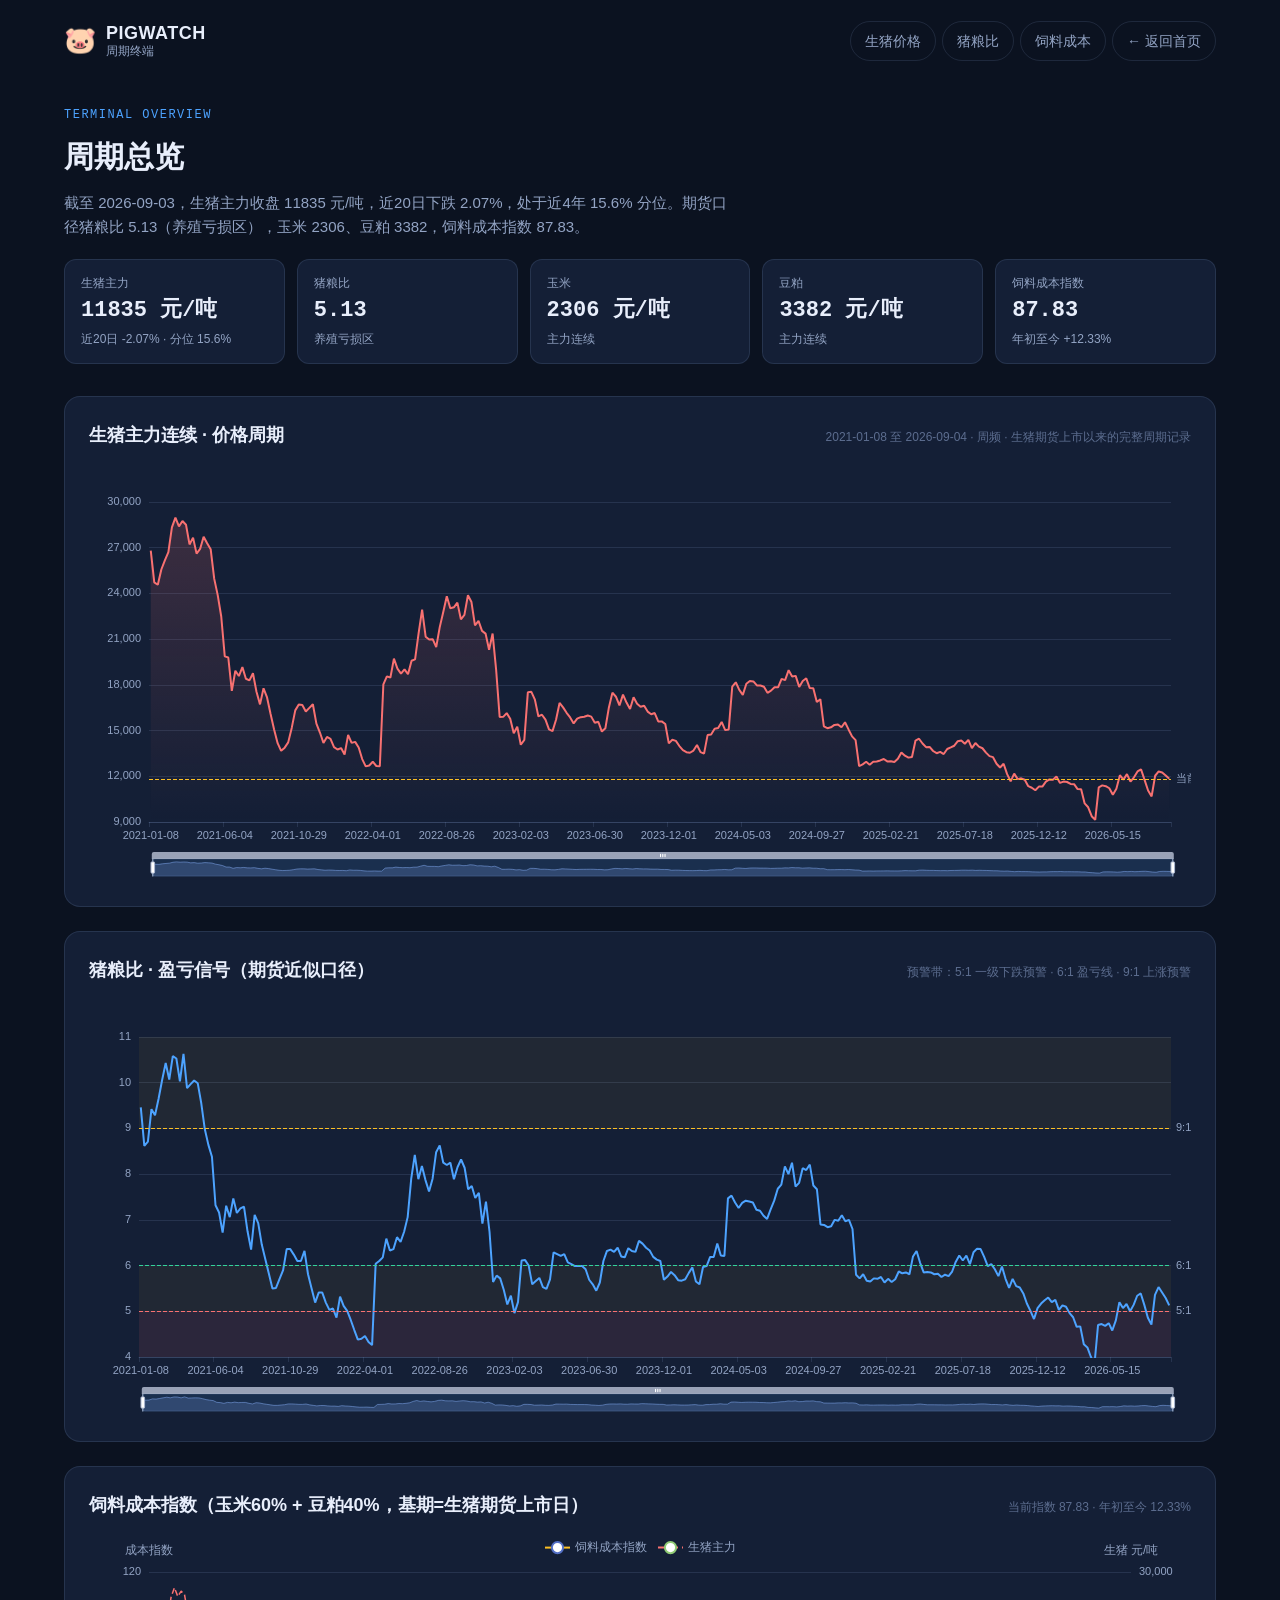
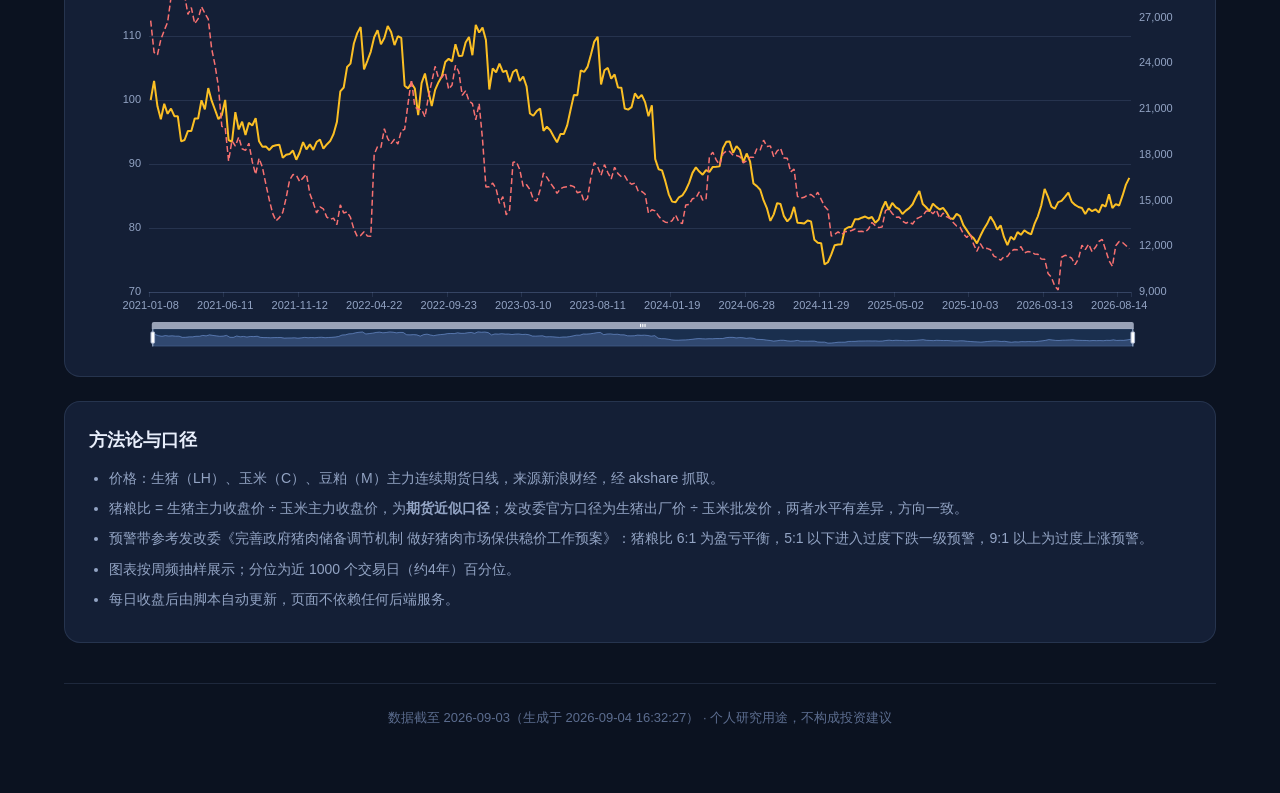
==== site/terminal.html @ ab433e8e "init: PIGWATCH 猪价周期研究终端 v0.1" ====
<!DOCTYPE html>
<html lang="zh-CN">
<head>
    <meta charset="UTF-8">
    <meta name="viewport" content="width=device-width, initial-scale=1.0">
    <meta name="theme-color" content="#0b1220">
    <title>周期终端 · PIGWATCH 猪价周期研究终端</title>
    <link rel="manifest" href="manifest.webmanifest">
    <link rel="stylesheet" href="home.css">
    <link rel="stylesheet" href="terminal.css">
</head>
<body>
    <main class="home-shell">
        <nav class="top-nav">
            <a class="brand" href="index.html">
                <span class="brand-mark" aria-hidden="true">🐷</span>
                <span class="brand-copy">
                    <strong>PIGWATCH</strong>
                    <small>周期终端</small>
                </span>
            </a>
            <div class="product-nav" role="navigation">
                <a href="#cycle">生猪价格</a>
                <a href="#ratio">猪粮比</a>
                <a href="#feed">饲料成本</a>
                <a href="index.html">← 返回首页</a>
            </div>
        </nav>

        <section class="terminal-overview" aria-live="polite">
            <p class="eyebrow">Terminal Overview</p>
            <h1 id="terminal-title">周期总览</h1>
            <p id="terminal-note" class="terminal-note">正在读取数据…</p>
            <div class="terminal-stats" id="terminal-stats"></div>
        </section>

        <section class="chart-block" id="cycle">
            <div class="chart-block-head">
                <h2>生猪主力连续 · 价格周期</h2>
                <span class="chart-meta" id="cycle-meta"></span>
            </div>
            <div id="chart-cycle" class="chart-box"></div>
        </section>

        <section class="chart-block" id="ratio">
            <div class="chart-block-head">
                <h2>猪粮比 · 盈亏信号（期货近似口径）</h2>
                <span class="chart-meta">预警带：5:1 一级下跌预警 · 6:1 盈亏线 · 9:1 上涨预警</span>
            </div>
            <div id="chart-ratio" class="chart-box"></div>
        </section>

        <section class="chart-block" id="feed">
            <div class="chart-block-head">
                <h2>饲料成本指数（玉米60% + 豆粕40%，基期=生猪期货上市日）</h2>
                <span class="chart-meta" id="feed-meta"></span>
            </div>
            <div id="chart-feed" class="chart-box"></div>
        </section>

        <section class="method-block">
            <h2>方法论与口径</h2>
            <ul>
                <li>价格：生猪（LH）、玉米（C）、豆粕（M）主力连续期货日线，来源新浪财经，经 akshare 抓取。</li>
                <li>猪粮比 = 生猪主力收盘价 ÷ 玉米主力收盘价，为<b>期货近似口径</b>；发改委官方口径为生猪出厂价 ÷ 玉米批发价，两者水平有差异，方向一致。</li>
                <li>预警带参考发改委《完善政府猪肉储备调节机制 做好猪肉市场保供稳价工作预案》：猪粮比 6:1 为盈亏平衡，5:1 以下进入过度下跌一级预警，9:1 以上为过度上涨预警。</li>
                <li>图表按周频抽样展示；分位为近 1000 个交易日（约4年）百分位。</li>
                <li>每日收盘后由脚本自动更新，页面不依赖任何后端服务。</li>
            </ul>
        </section>

        <footer class="home-footer">
            <p>数据截至 <span id="footer-asof">--</span> · 个人研究用途，不构成投资建议</p>
        </footer>
    </main>
    <script src="assets/echarts.min.js"></script>
    <script src="terminal.js"></script>
    <script>
        if ("serviceWorker" in navigator && location.protocol.startsWith("http")) {
            navigator.serviceWorker.register("sw.js");
        }
    </script>
</body>
</html>
---- site/home.css ----
:root {
    --bg: #0b1220;
    --bg-soft: #101a2e;
    --panel: #141f36;
    --panel-2: #18264200;
    --line: rgba(148, 178, 226, 0.14);
    --text: #e8eefb;
    --text-dim: #93a4c4;
    --accent: #4da3ff;
    --green: #34d399;
    --red: #f87171;
    --amber: #fbbf24;
    --radius: 16px;
    --mono: "SF Mono", "JetBrains Mono", Menlo, Consolas, monospace;
}

* { margin: 0; padding: 0; box-sizing: border-box; }
html { scroll-behavior: smooth; }
body {
    background: var(--bg);
    color: var(--text);
    font-family: -apple-system, "PingFang SC", "Microsoft YaHei", "Helvetica Neue", sans-serif;
    line-height: 1.6;
}
a { color: inherit; text-decoration: none; }
.home-shell { max-width: 1200px; margin: 0 auto; padding: 0 24px 64px; }

/* ---------- 顶部导航 ---------- */
.top-nav {
    display: flex; align-items: center; justify-content: space-between;
    gap: 16px; padding: 20px 0; flex-wrap: wrap;
}
.brand { display: flex; align-items: center; gap: 10px; }
.brand-mark { font-size: 26px; }
.brand-copy { display: flex; flex-direction: column; line-height: 1.2; }
.brand-copy strong { font-size: 18px; letter-spacing: 0.5px; }
.brand-copy small { color: var(--text-dim); font-size: 12px; }
.product-nav { display: flex; gap: 6px; flex-wrap: wrap; }
.product-nav a {
    padding: 8px 14px; border-radius: 999px; font-size: 14px;
    border: 1px solid var(--line); color: var(--text-dim);
    transition: 0.2s;
}
.product-nav a:hover { color: var(--text); border-color: var(--accent); }
.product-nav a span { color: var(--accent); font-size: 11px; margin-left: 4px; }

/* ---------- 双信号面板 ---------- */
.commodity-duo {
    display: grid; grid-template-columns: 1fr 1fr; gap: 20px;
    padding: 28px 0 8px;
}
.commodity-panel {
    border-radius: var(--radius); padding: 32px;
    border: 1px solid var(--line);
    background: linear-gradient(150deg, var(--panel) 0%, var(--bg-soft) 100%);
    position: relative; overflow: hidden;
}
.commodity-panel--pig::after, .commodity-panel--ratio::after {
    content: ""; position: absolute; right: -60px; top: -60px;
    width: 220px; height: 220px; border-radius: 50%;
    filter: blur(2px); opacity: 0.12; pointer-events: none;
}
.commodity-panel--pig::after { background: var(--red); }
.commodity-panel--ratio::after { background: var(--accent); }
.commodity-panel-kicker {
    font-size: 12px; letter-spacing: 1px; text-transform: uppercase;
    color: var(--accent); font-family: var(--mono);
}
.commodity-panel h2 { font-size: 22px; margin: 10px 0 6px; }
.commodity-panel strong {
    font-size: 44px; font-family: var(--mono); font-weight: 600;
    display: block; margin: 6px 0;
}
.commodity-panel strong.up { color: var(--green); }
.commodity-panel strong.down { color: var(--red); }
.commodity-panel p { color: var(--text-dim); font-size: 14px; max-width: 40ch; }
.commodity-panel-actions { display: flex; gap: 10px; margin-top: 22px; flex-wrap: wrap; }
.commodity-panel-primary {
    background: var(--accent); color: #06101f; font-weight: 600;
    padding: 10px 18px; border-radius: 10px; font-size: 14px;
}
.commodity-panel-secondary {
    border: 1px solid var(--line); padding: 10px 18px;
    border-radius: 10px; font-size: 14px; color: var(--text-dim);
}

/* ---------- 故事面板 ---------- */
.climate-story-panel { padding: 40px 0; }
.climate-story-copy {
    border-left: 3px solid var(--accent);
    padding: 8px 0 8px 24px; max-width: 860px;
}
.climate-story-copy h2 { font-size: 24px; margin-bottom: 12px; }
.climate-story-copy p { color: var(--text-dim); margin-bottom: 12px; font-size: 15px; }
.climate-story-copy span { font-size: 12px; color: #5c6d8f; }

/* ---------- 研究快照 ---------- */
.research-snapshot-row {
    display: grid; grid-template-columns: 1.1fr 1fr; gap: 20px;
    padding: 20px 0;
}
.section-block, .signal-board {
    border: 1px solid var(--line); border-radius: var(--radius);
    background: var(--panel); padding: 28px;
}
.eyebrow {
    font-size: 12px; letter-spacing: 1.5px; text-transform: uppercase;
    color: var(--accent); font-family: var(--mono); margin-bottom: 8px;
}
.ai-preview h2 { font-size: 22px; margin-bottom: 10px; }
.ai-preview p { color: var(--text-dim); font-size: 15px; }
.primary-btn {
    display: inline-block; margin-top: 20px;
    background: var(--accent); color: #06101f; font-weight: 600;
    padding: 10px 18px; border-radius: 10px; font-size: 14px;
}
.signal-board-head {
    display: flex; justify-content: space-between; align-items: baseline;
    margin-bottom: 16px; color: var(--text-dim); font-size: 13px;
}
.signal-board-head strong { color: var(--text); font-size: 15px; }
.signal-list { display: flex; flex-direction: column; gap: 12px; }
.signal-card {
    border: 1px solid var(--line); border-radius: 12px;
    padding: 14px 16px; display: block; transition: 0.2s;
    background: var(--bg-soft);
}
.signal-card:hover { border-color: var(--accent); }
.signal-card-head {
    display: flex; justify-content: space-between; font-size: 12px;
    color: var(--text-dim); margin-bottom: 4px;
}
.signal-card strong { font-family: var(--mono); font-size: 24px; font-weight: 600; }
.signal-card p { font-size: 13px; color: var(--text-dim); }
.signal-card p b { color: var(--text); font-family: var(--mono); }
.up { color: var(--green); } .down { color: var(--red); }

/* ---------- 功能模块 ---------- */
.function-showcase { padding: 40px 0; }
.function-showcase-head h2 { font-size: 26px; margin-bottom: 24px; }
.function-rail {
    display: grid; grid-template-columns: repeat(3, 1fr); gap: 16px;
}
.function-card {
    border-radius: var(--radius); padding: 28px; min-height: 190px;
    display: flex; flex-direction: column; justify-content: flex-end;
    border: 1px solid var(--line); transition: 0.2s;
}
.function-card:hover { transform: translateY(-3px); }
.function-card--dark { background: linear-gradient(160deg, #16233f, #0d1526); }
.function-card--light { background: linear-gradient(160deg, #1d2c4d, #131f38); }
.function-card-copy span { font-size: 12px; color: var(--accent); font-family: var(--mono); }
.function-card-copy h3 { font-size: 20px; margin: 8px 0 6px; }
.function-card-copy p { font-size: 14px; color: var(--text-dim); }
.function-card-copy strong { font-size: 13px; color: var(--accent); margin-top: 14px; display: inline-block; }

/* ---------- 页脚 ---------- */
.home-footer {
    border-top: 1px solid var(--line); margin-top: 40px;
    padding-top: 24px; color: #5c6d8f; font-size: 13px; text-align: center;
}

@media (max-width: 900px) {
    .commodity-duo, .research-snapshot-row, .function-rail { grid-template-columns: 1fr; }
    .commodity-panel strong { font-size: 34px; }
}
---- site/terminal.css ----
.terminal-overview { padding: 24px 0 8px; }
.terminal-overview h1 { font-size: 30px; margin: 6px 0 10px; }
.terminal-note { color: var(--text-dim); font-size: 15px; max-width: 80ch; }
.terminal-stats {
    display: grid; grid-template-columns: repeat(auto-fit, minmax(150px, 1fr));
    gap: 12px; margin-top: 20px;
}
.terminal-stat {
    border: 1px solid var(--line); border-radius: 12px;
    background: var(--panel); padding: 14px 16px;
}
.terminal-stat span { font-size: 12px; color: var(--text-dim); display: block; }
.terminal-stat strong { font-family: var(--mono); font-size: 22px; font-weight: 600; }
.terminal-stat small { font-size: 12px; color: var(--text-dim); display: block; margin-top: 2px; }

.chart-block {
    border: 1px solid var(--line); border-radius: var(--radius);
    background: var(--panel); padding: 24px; margin-top: 24px;
}
.chart-block-head {
    display: flex; justify-content: space-between; align-items: baseline;
    gap: 12px; flex-wrap: wrap; margin-bottom: 12px;
}
.chart-block-head h2 { font-size: 18px; }
.chart-meta { font-size: 12px; color: #5c6d8f; }
.chart-box { width: 100%; height: 420px; }

.method-block {
    border: 1px solid var(--line); border-radius: var(--radius);
    background: var(--panel); padding: 24px; margin-top: 24px;
}
.method-block h2 { font-size: 18px; margin-bottom: 12px; }
.method-block ul { padding-left: 20px; color: var(--text-dim); font-size: 14px; }
.method-block li { margin-bottom: 8px; }

@media (max-width: 700px) {
    .chart-box { height: 300px; }
    .terminal-overview h1 { font-size: 24px; }
}
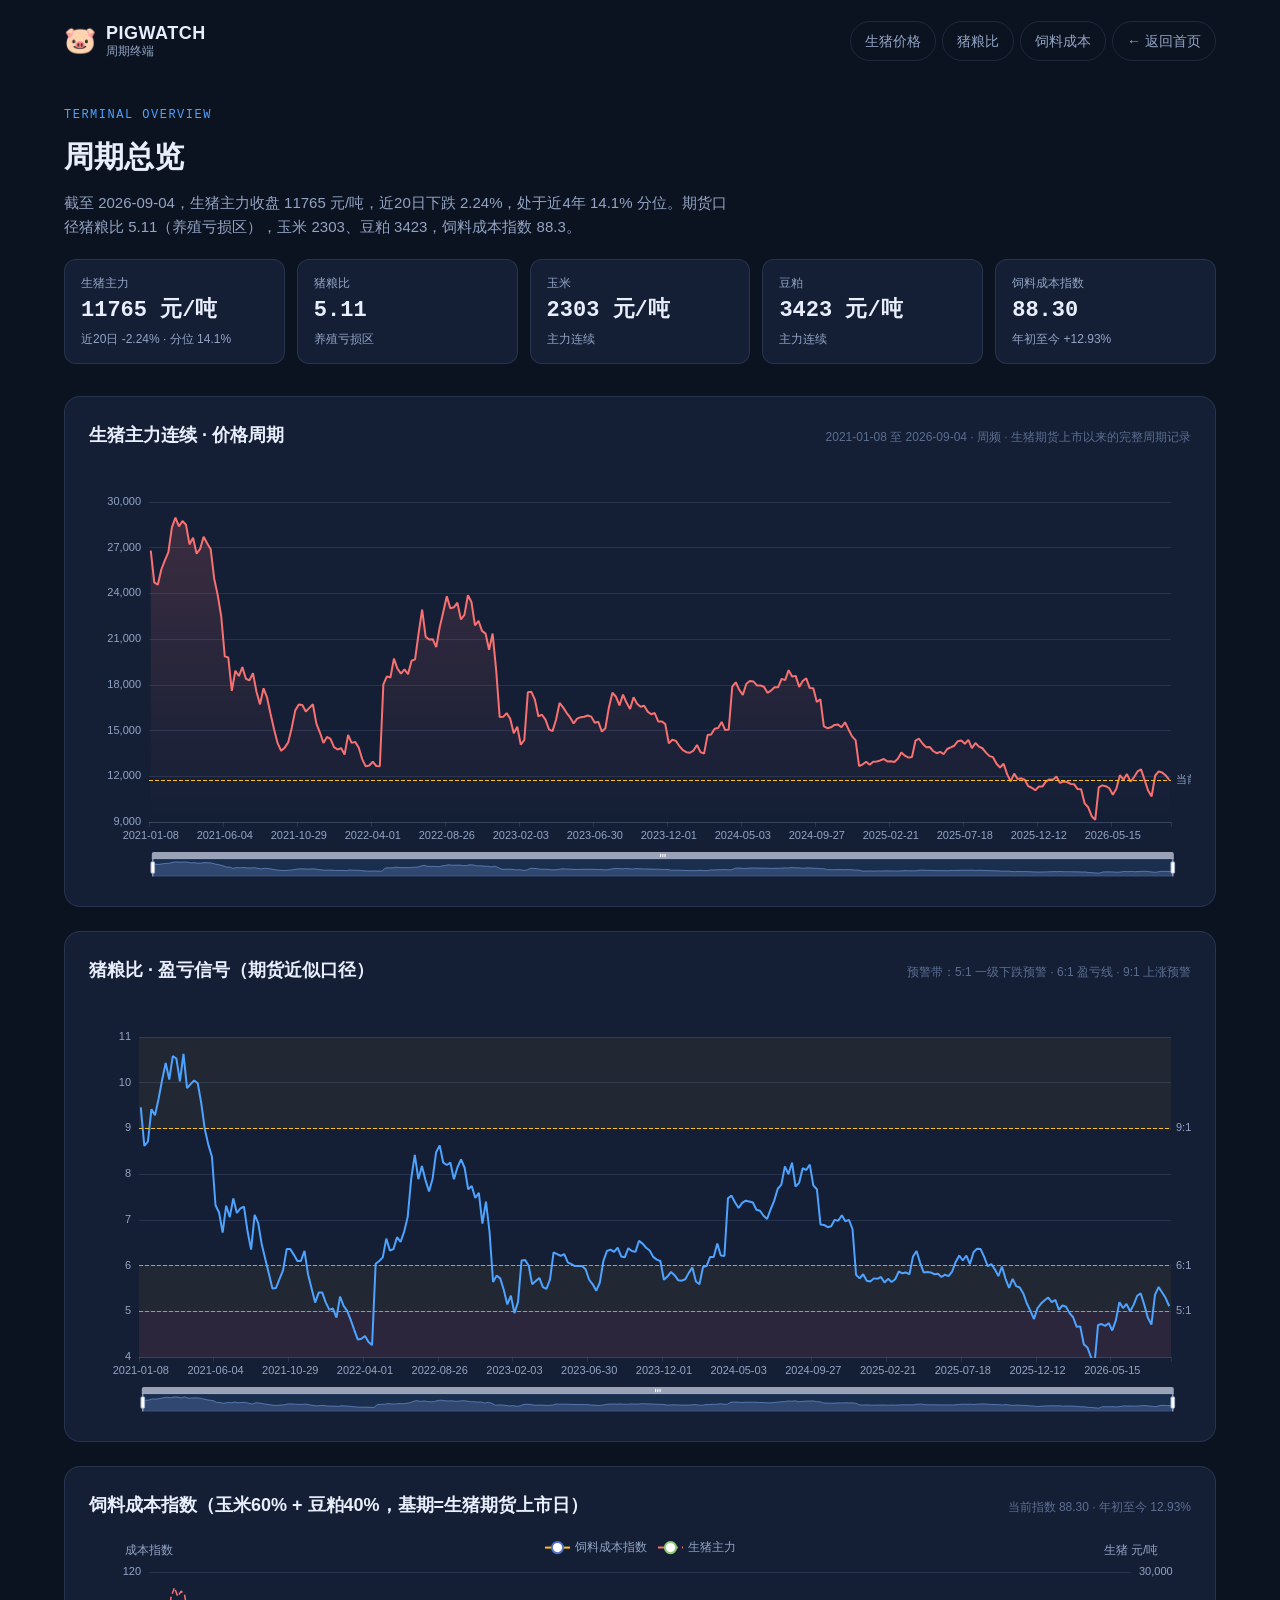
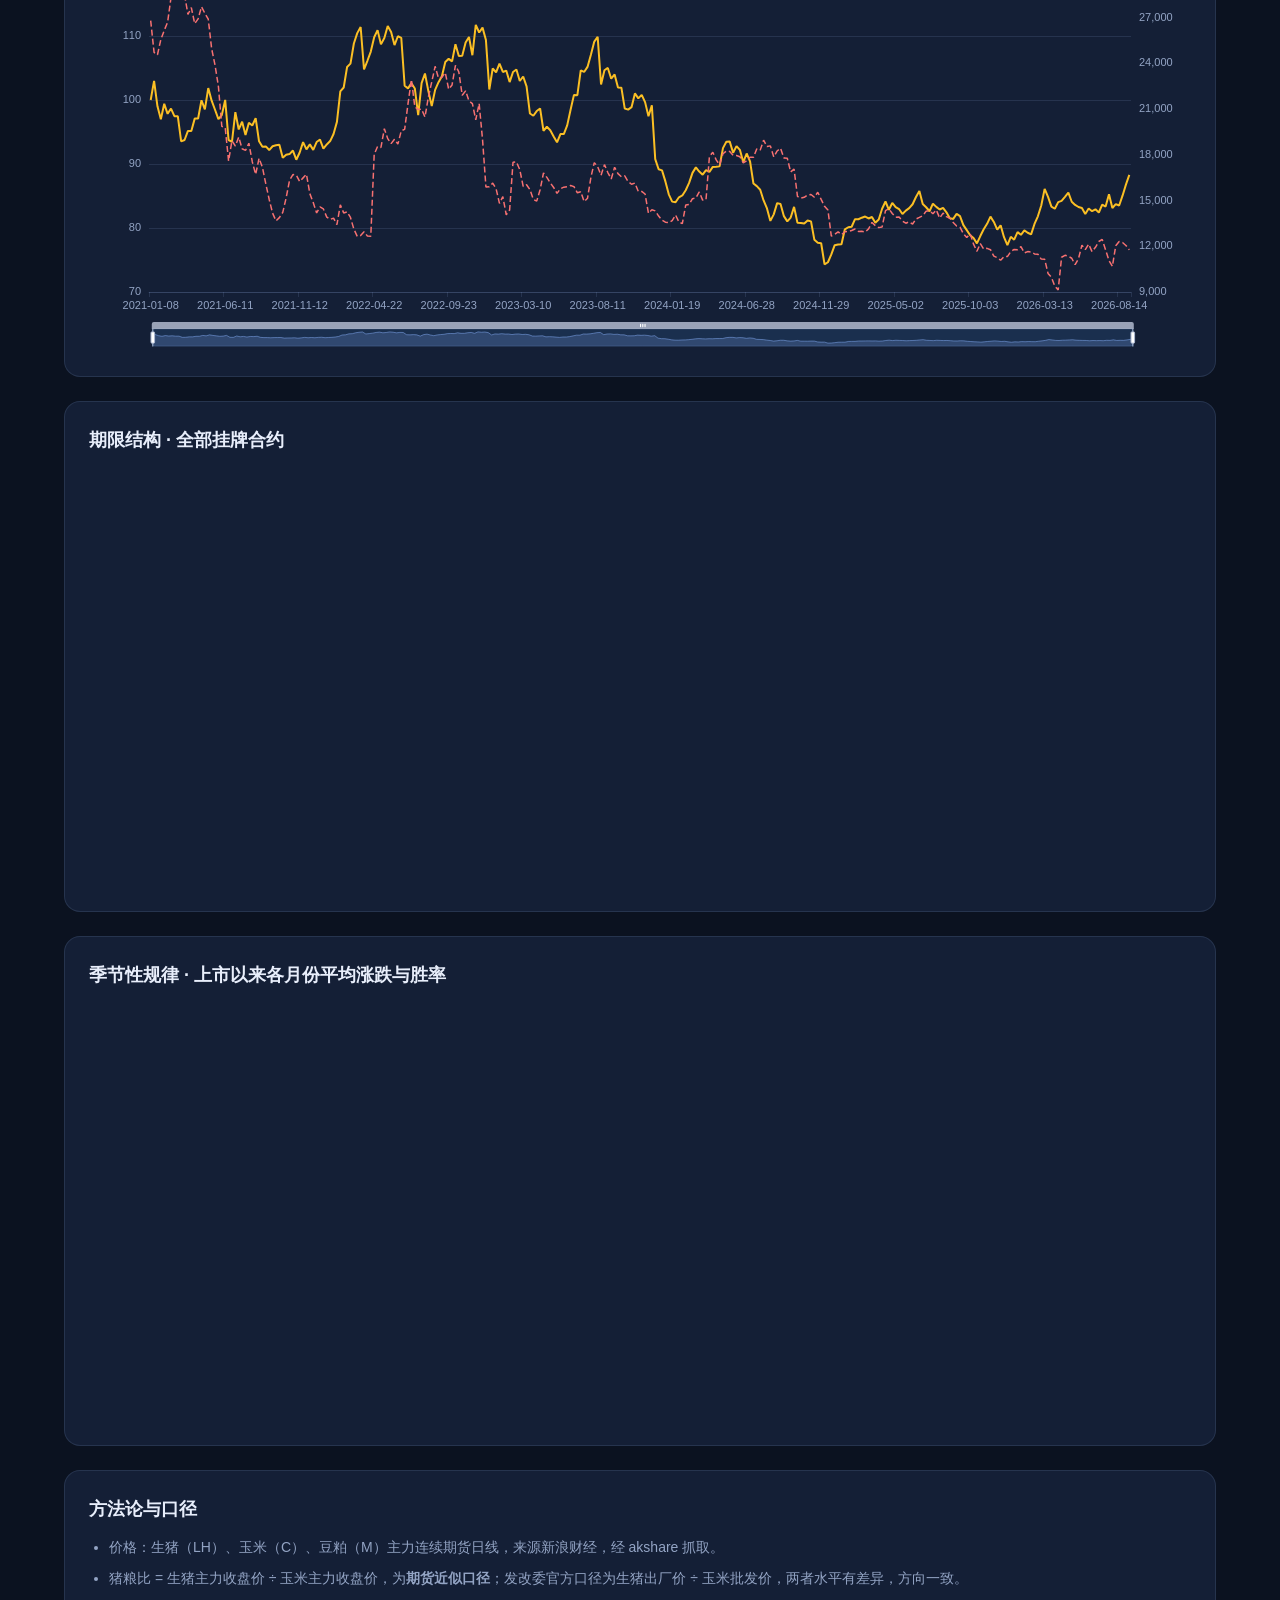
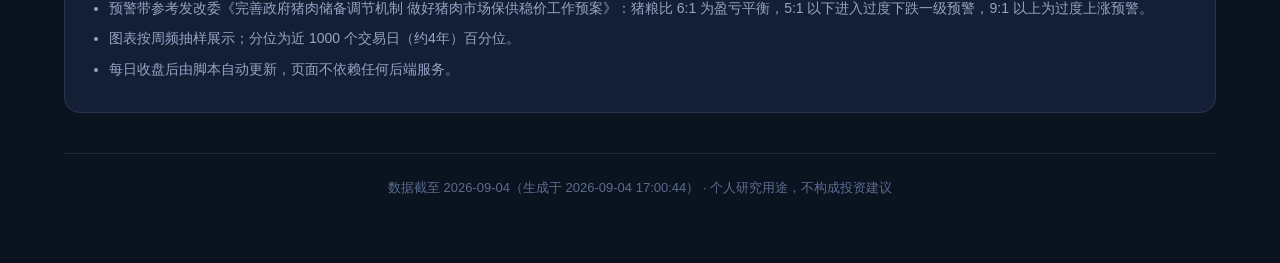
==== commit 9f0c5a3b: "v0.2: 完整产品级站点 — 产能跟踪页/Research Labs/期限结构/季节规律/PWA安装/支持作者/SVG卡片视觉" ====
--- a/site/terminal.html
+++ b/site/terminal.html
@@ -58,6 +58,22 @@
             <div id="chart-feed" class="chart-box"></div>
         </section>
 
+        <section class="chart-block" id="curve">
+            <div class="chart-block-head">
+                <h2>期限结构 · 全部挂牌合约</h2>
+                <span class="chart-meta" id="curve-meta"></span>
+            </div>
+            <div id="chart-curve" class="chart-box"></div>
+        </section>
+
+        <section class="chart-block" id="season">
+            <div class="chart-block-head">
+                <h2>季节性规律 · 上市以来各月份平均涨跌与胜率</h2>
+                <span class="chart-meta" id="season-meta"></span>
+            </div>
+            <div id="chart-season" class="chart-box"></div>
+        </section>
+
         <section class="method-block">
             <h2>方法论与口径</h2>
             <ul>
--- a/site/home.css
+++ b/site/home.css
@@ -160,7 +160,75 @@
     padding-top: 24px; color: #5c6d8f; font-size: 13px; text-align: center;
 }
 
+/* ---------- 顶部操作区 ---------- */
+.top-actions { display: flex; align-items: center; gap: 10px; }
+.app-install-trigger {
+    background: transparent; color: var(--accent);
+    border: 1px solid var(--accent); border-radius: 999px;
+    padding: 8px 16px; font-size: 13px; cursor: pointer;
+    transition: 0.2s;
+}
+.app-install-trigger:hover { background: rgba(77, 163, 255, 0.12); }
+.app-install-trigger[hidden] { display: none; }
+.nav-token-support {
+    font-size: 13px; color: var(--amber);
+    padding: 8px 14px; border-radius: 999px;
+    border: 1px solid rgba(251, 191, 36, 0.35);
+}
+.nav-token-support:hover { background: rgba(251, 191, 36, 0.1); }
+
+/* ---------- 功能卡片配图 ---------- */
+.feature-showcase-rail { display: grid; grid-template-columns: 1fr 1fr; gap: 16px; }
+.function-card img {
+    width: 100%; height: auto; border-radius: 10px; margin-top: 16px;
+    border: 1px solid var(--line);
+    display: block;
+}
+.feature-system-card { min-height: 0; }
+
+/* ---------- Research Labs ---------- */
+.research-labs { padding: 20px 0 40px; }
+.research-card-rail { display: grid; grid-template-columns: 1fr 1fr; gap: 16px; }
+.research-card {
+    border: 1px solid var(--line); border-radius: var(--radius);
+    background: var(--panel); padding: 26px; display: block; transition: 0.2s;
+}
+.research-card:hover { border-color: var(--accent); transform: translateY(-3px); }
+.research-card-tag {
+    font-size: 12px; color: var(--accent); font-family: var(--mono);
+    letter-spacing: 1px;
+}
+.research-card h3 { font-size: 19px; margin: 10px 0 8px; }
+.research-card p { font-size: 14px; color: var(--text-dim); }
+.research-card em {
+    display: block; margin-top: 14px; font-style: normal;
+    font-size: 12px; color: #5c6d8f; font-family: var(--mono);
+}
+
+/* ---------- 支持作者 ---------- */
+.support-panel {
+    border: 1px solid var(--line); border-radius: var(--radius);
+    background: linear-gradient(150deg, #16233f, #0d1526);
+    padding: 32px; display: flex; justify-content: space-between;
+    align-items: center; gap: 24px; flex-wrap: wrap;
+}
+.support-panel h2 { font-size: 22px; margin-bottom: 8px; }
+.support-panel p { color: var(--text-dim); font-size: 14px; max-width: 60ch; }
+.support-actions { display: flex; gap: 10px; flex-wrap: wrap; }
+.support-btn {
+    background: var(--amber); color: #1a1305; font-weight: 600;
+    padding: 12px 22px; border-radius: 10px; font-size: 14px;
+}
+.support-btn--ghost {
+    background: transparent; color: var(--text-dim);
+    border: 1px solid var(--line); font-weight: 400;
+}
+.support-btn--ghost:hover { color: var(--text); border-color: var(--accent); }
+
 @media (max-width: 900px) {
-    .commodity-duo, .research-snapshot-row, .function-rail { grid-template-columns: 1fr; }
+    .commodity-duo, .research-snapshot-row, .function-rail,
+    .feature-showcase-rail, .research-card-rail { grid-template-columns: 1fr; }
     .commodity-panel strong { font-size: 34px; }
-}
+    .top-actions { width: 100%; justify-content: flex-start; }
+    .support-panel { flex-direction: column; align-items: flex-start; }
+}
--- a/site/terminal.css
+++ b/site/terminal.css
@@ -33,7 +33,21 @@
 .method-block ul { padding-left: 20px; color: var(--text-dim); font-size: 14px; }
 .method-block li { margin-bottom: 8px; }
 
+/* ---------- 传导时间轴 ---------- */
+.timeline { display: grid; grid-template-columns: repeat(4, 1fr); gap: 12px; }
+.timeline-item {
+    border: 1px solid var(--line); border-radius: 12px;
+    background: var(--bg-soft); padding: 18px;
+}
+.timeline-item strong {
+    display: block; font-family: var(--mono); color: var(--accent);
+    font-size: 15px; margin-bottom: 8px;
+}
+.timeline-item p { font-size: 13px; color: var(--text-dim); }
+.timeline-item:first-child { border-color: rgba(77, 163, 255, 0.45); }
+
 @media (max-width: 700px) {
     .chart-box { height: 300px; }
     .terminal-overview h1 { font-size: 24px; }
+    .timeline { grid-template-columns: 1fr; }
 }
